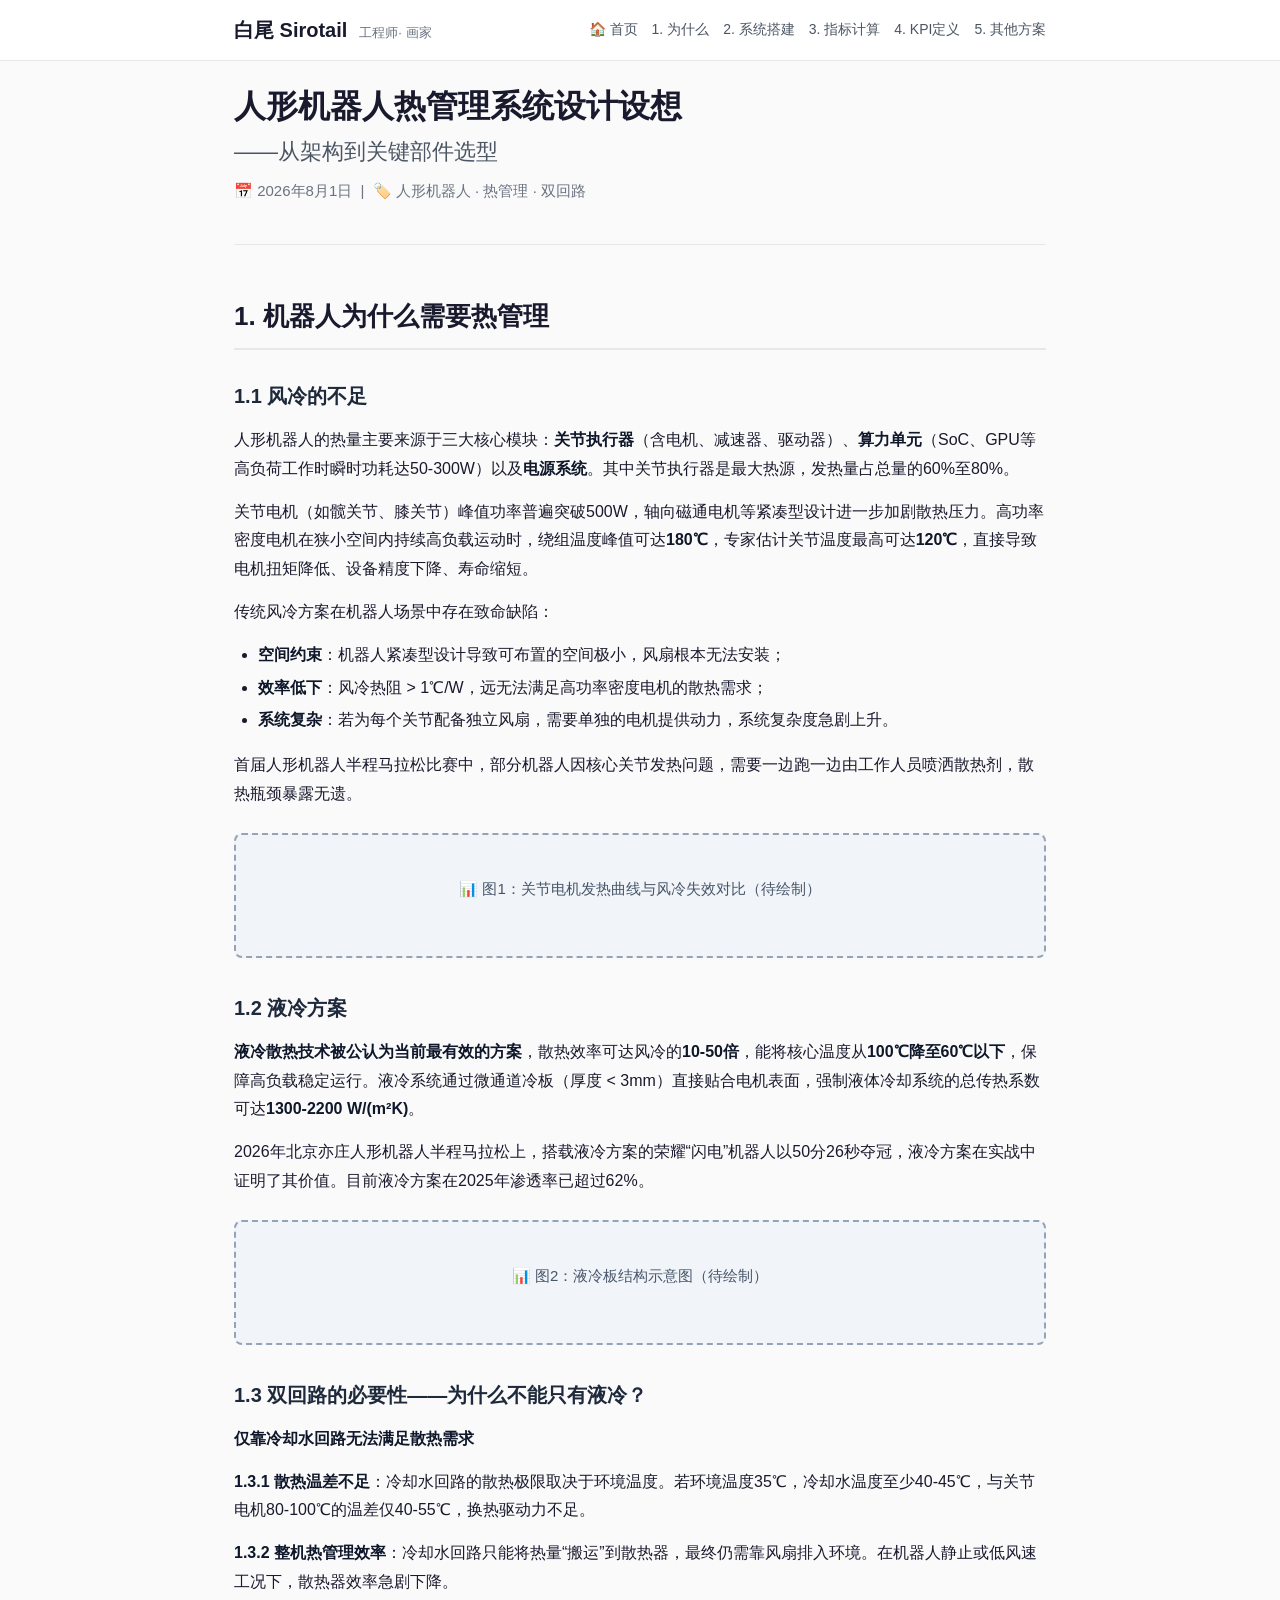
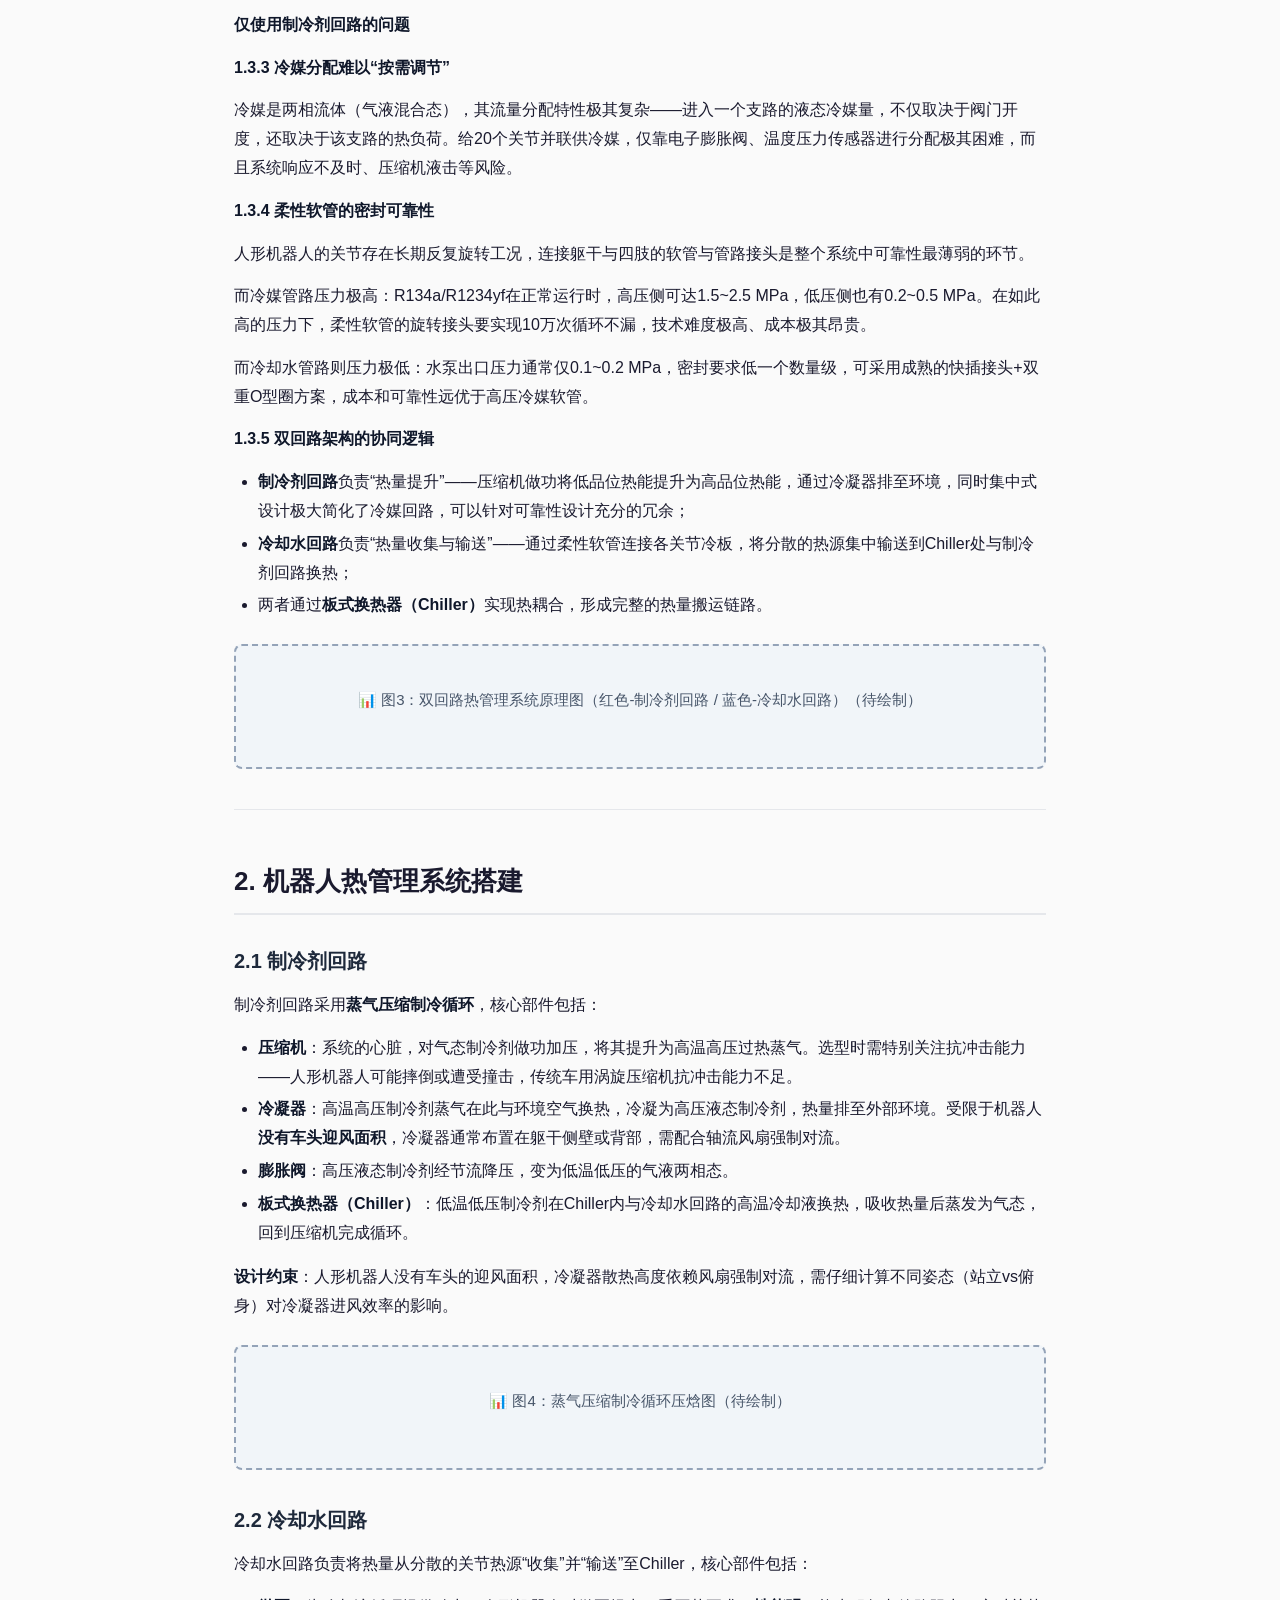
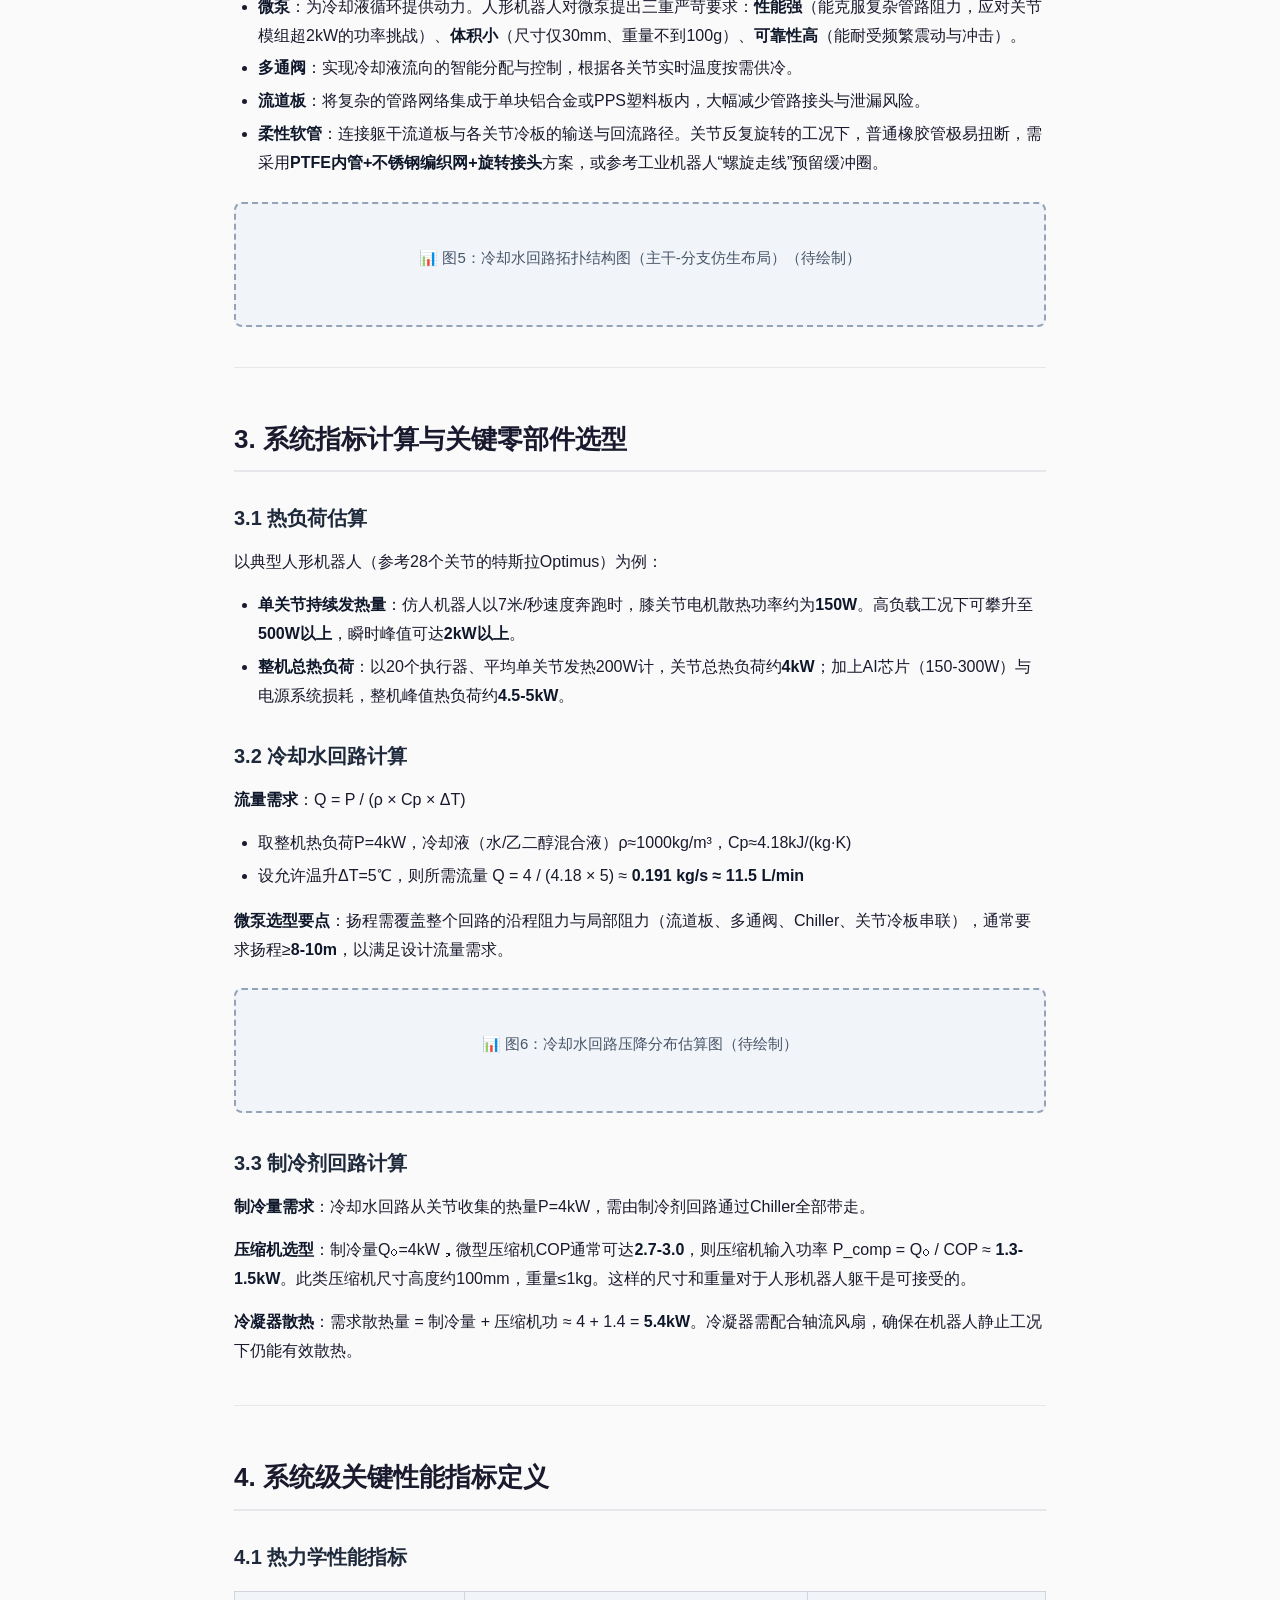
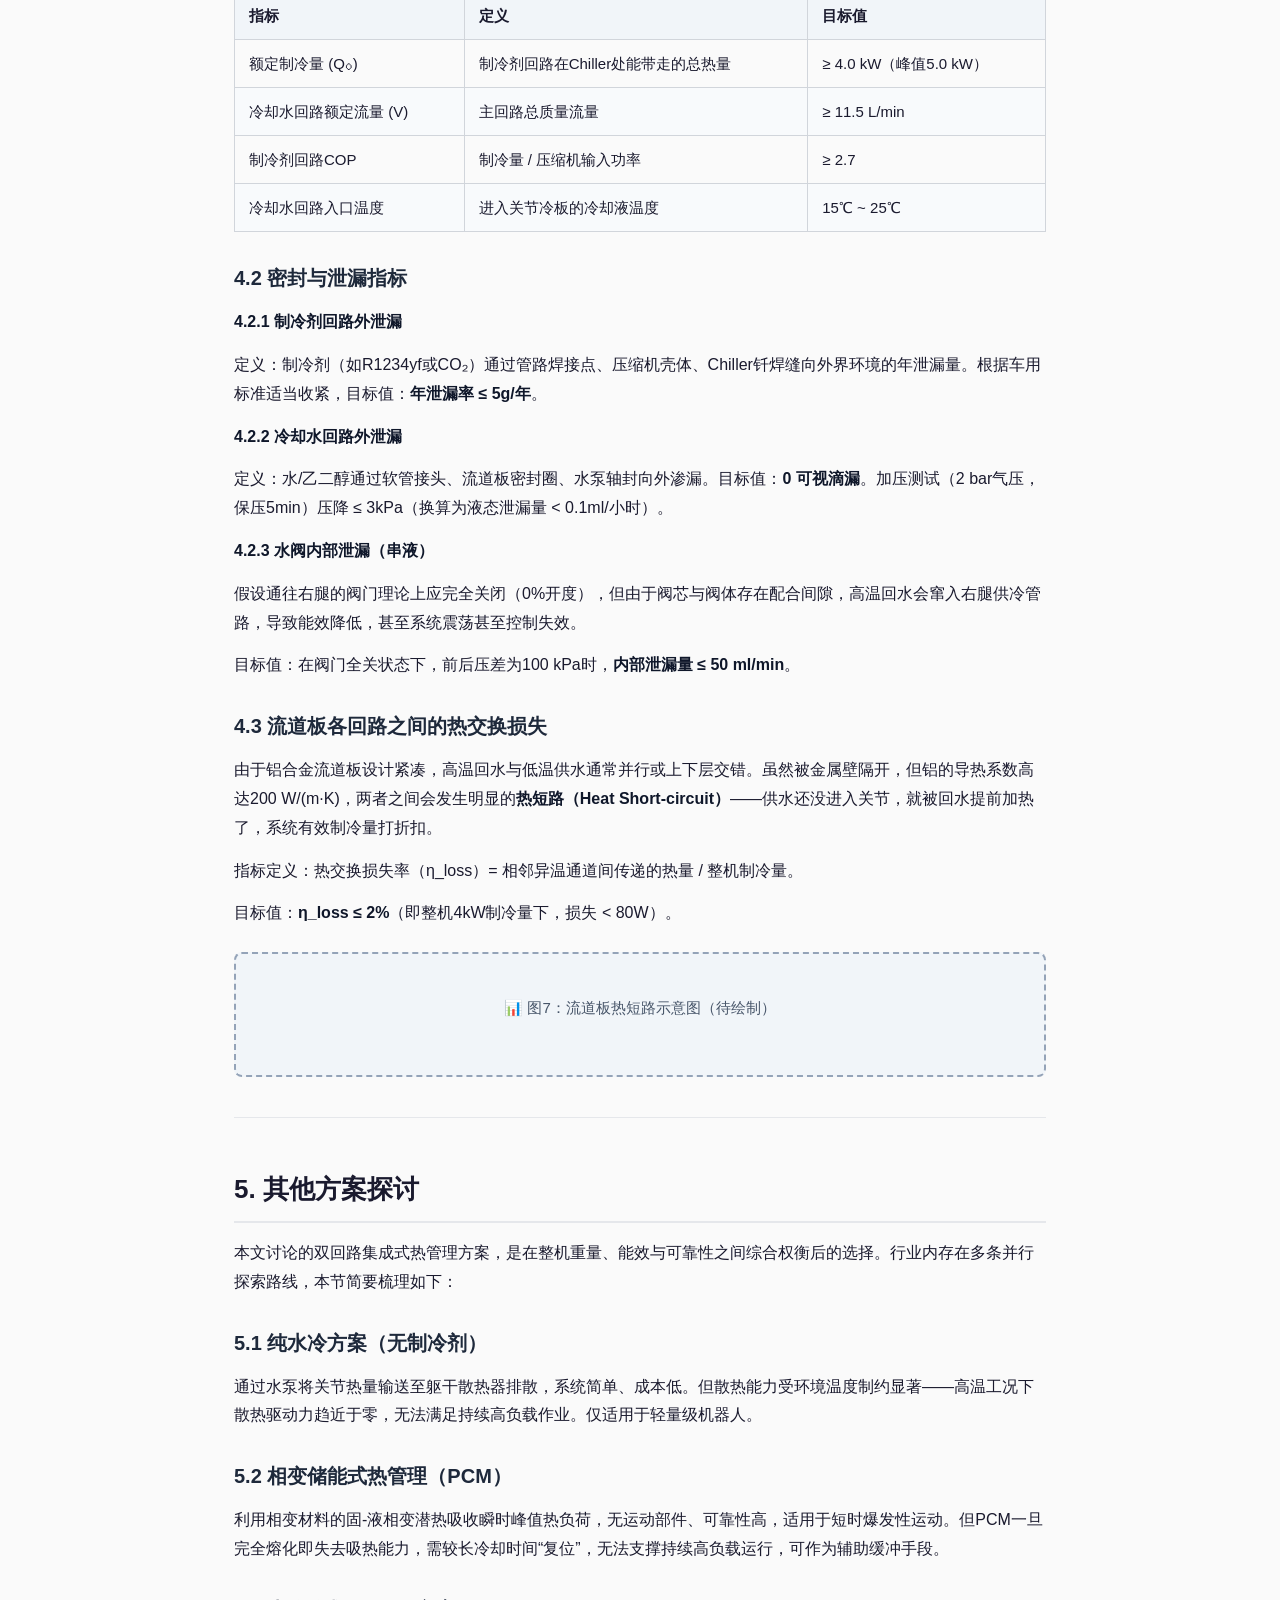
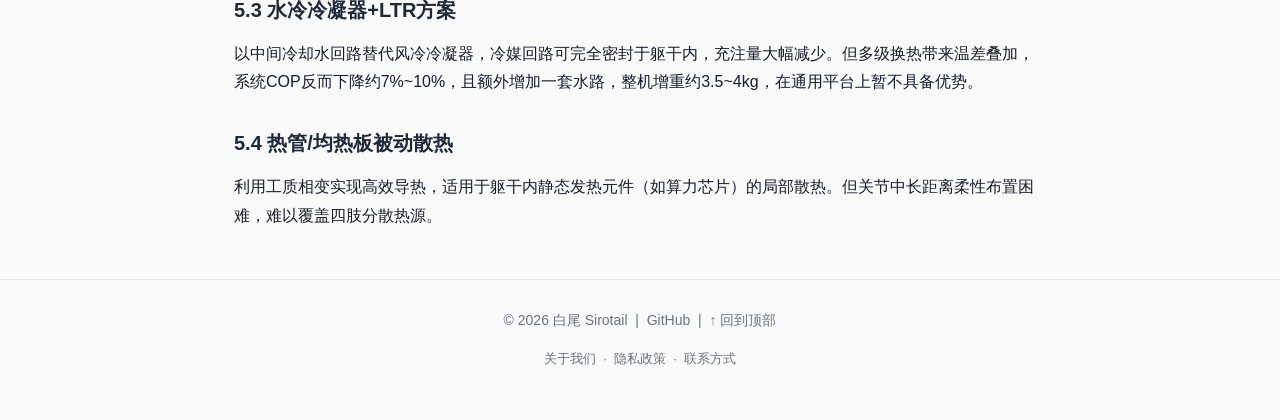
==== index.html @ cc410d13 "首次提交：人形机器人热管理系统设计文章" ====
<!DOCTYPE html>
<html lang="zh-CN">
<head>
    <meta charset="UTF-8" />
    <meta name="viewport" content="width=device-width, initial-scale=1.0" />
    <title>白尾 Sirotail | 人形机器人热管理系统设计设想</title>
    <meta name="description" content="人形机器人热管理系统设计设想——从架构到关键部件选型" />
    <link rel="stylesheet" href="css/style.css" />
</head>
<body>

    <!-- ==================== 顶部导航 ==================== -->
    <header>
        <div class="container header-inner">
            <div class="logo">
                <a href="/">白尾 Sirotail</a>
                <span class="logo-tag">工程师· 画家</span>
            </div>
            <nav>
                <a href="/" class="btn-home">🏠 首页</a>
                <a href="#section1">1. 为什么</a>
                <a href="#section2">2. 系统搭建</a>
                <a href="#section3">3. 指标计算</a>
                <a href="#section4">4. KPI定义</a>
                <a href="#section5">5. 其他方案</a>
            </nav>
        </div>
    </header>

    <!-- ==================== 主内容 ==================== -->
    <main class="container">

        <!-- 文章标题 -->
        <h1>人形机器人热管理系统设计设想<br /><small>——从架构到关键部件选型</small></h1>
        <p class="post-meta">📅 2026年8月1日 &nbsp;|&nbsp; 🏷️ 人形机器人 · 热管理 · 双回路</p>
        <hr />

        <!-- ===== 第1章 ===== -->
        <section id="section1">
            <h2>1. 机器人为什么需要热管理</h2>

            <h3>1.1 风冷的不足</h3>
            <p>人形机器人的热量主要来源于三大核心模块：<strong>关节执行器</strong>（含电机、减速器、驱动器）、<strong>算力单元</strong>（SoC、GPU等高负荷工作时瞬时功耗达50-300W）以及<strong>电源系统</strong>。其中关节执行器是最大热源，发热量占总量的60%至80%。</p>
            <p>关节电机（如髋关节、膝关节）峰值功率普遍突破500W，轴向磁通电机等紧凑型设计进一步加剧散热压力。高功率密度电机在狭小空间内持续高负载运动时，绕组温度峰值可达<strong>180℃</strong>，专家估计关节温度最高可达<strong>120℃</strong>，直接导致电机扭矩降低、设备精度下降、寿命缩短。</p>
            <p>传统风冷方案在机器人场景中存在致命缺陷：</p>
            <ul>
                <li><strong>空间约束</strong>：机器人紧凑型设计导致可布置的空间极小，风扇根本无法安装；</li>
                <li><strong>效率低下</strong>：风冷热阻 &gt; 1℃/W，远无法满足高功率密度电机的散热需求；</li>
                <li><strong>系统复杂</strong>：若为每个关节配备独立风扇，需要单独的电机提供动力，系统复杂度急剧上升。</li>
            </ul>
            <p>首届人形机器人半程马拉松比赛中，部分机器人因核心关节发热问题，需要一边跑一边由工作人员喷洒散热剂，散热瓶颈暴露无遗。</p>

            <!-- 图片占位 -->
            <div class="img-placeholder">
                <p>📊 图1：关节电机发热曲线与风冷失效对比（待绘制）</p>
            </div>

            <h3>1.2 液冷方案</h3>
            <p><strong>液冷散热技术被公认为当前最有效的方案</strong>，散热效率可达风冷的<strong>10-50倍</strong>，能将核心温度从<strong>100℃降至60℃以下</strong>，保障高负载稳定运行。液冷系统通过微通道冷板（厚度 &lt; 3mm）直接贴合电机表面，强制液体冷却系统的总传热系数可达<strong>1300-2200 W/(m²K)</strong>。</p>
            <p>2026年北京亦庄人形机器人半程马拉松上，搭载液冷方案的荣耀“闪电”机器人以50分26秒夺冠，液冷方案在实战中证明了其价值。目前液冷方案在2025年渗透率已超过62%。</p>

            <!-- 图片占位 -->
            <div class="img-placeholder">
                <p>📊 图2：液冷板结构示意图（待绘制）</p>
            </div>

            <h3>1.3 双回路的必要性——为什么不能只有液冷？</h3>
            <p><strong>仅靠冷却水回路无法满足散热需求</strong></p>
            <p><strong>1.3.1 散热温差不足</strong>：冷却水回路的散热极限取决于环境温度。若环境温度35℃，冷却水温度至少40-45℃，与关节电机80-100℃的温差仅40-55℃，换热驱动力不足。</p>
            <p><strong>1.3.2 整机热管理效率</strong>：冷却水回路只能将热量“搬运”到散热器，最终仍需靠风扇排入环境。在机器人静止或低风速工况下，散热器效率急剧下降。</p>

            <p><strong>仅使用制冷剂回路的问题</strong></p>
            <p><strong>1.3.3 冷媒分配难以“按需调节”</strong></p>
            <p>冷媒是两相流体（气液混合态），其流量分配特性极其复杂——进入一个支路的液态冷媒量，不仅取决于阀门开度，还取决于该支路的热负荷。给20个关节并联供冷媒，仅靠电子膨胀阀、温度压力传感器进行分配极其困难，而且系统响应不及时、压缩机液击等风险。</p>

            <p><strong>1.3.4 柔性软管的密封可靠性</strong></p>
            <p>人形机器人的关节存在长期反复旋转工况，连接躯干与四肢的软管与管路接头是整个系统中可靠性最薄弱的环节。</p>
            <p>而冷媒管路压力极高：R134a/R1234yf在正常运行时，高压侧可达1.5~2.5 MPa，低压侧也有0.2~0.5 MPa。在如此高的压力下，柔性软管的旋转接头要实现10万次循环不漏，技术难度极高、成本极其昂贵。</p>
            <p>而冷却水管路则压力极低：水泵出口压力通常仅0.1~0.2 MPa，密封要求低一个数量级，可采用成熟的快插接头+双重O型圈方案，成本和可靠性远优于高压冷媒软管。</p>

            <p><strong>1.3.5 双回路架构的协同逻辑</strong></p>
            <ul>
                <li><strong>制冷剂回路</strong>负责“热量提升”——压缩机做功将低品位热能提升为高品位热能，通过冷凝器排至环境，同时集中式设计极大简化了冷媒回路，可以针对可靠性设计充分的冗余；</li>
                <li><strong>冷却水回路</strong>负责“热量收集与输送”——通过柔性软管连接各关节冷板，将分散的热源集中输送到Chiller处与制冷剂回路换热；</li>
                <li>两者通过<strong>板式换热器（Chiller）</strong>实现热耦合，形成完整的热量搬运链路。</li>
            </ul>

            <!-- 图片占位 -->
            <div class="img-placeholder">
                <p>📊 图3：双回路热管理系统原理图（红色-制冷剂回路 / 蓝色-冷却水回路）（待绘制）</p>
            </div>
        </section>

        <hr />

        <!-- ===== 第2章 ===== -->
        <section id="section2">
            <h2>2. 机器人热管理系统搭建</h2>

            <h3>2.1 制冷剂回路</h3>
            <p>制冷剂回路采用<strong>蒸气压缩制冷循环</strong>，核心部件包括：</p>
            <ul>
                <li><strong>压缩机</strong>：系统的心脏，对气态制冷剂做功加压，将其提升为高温高压过热蒸气。选型时需特别关注抗冲击能力——人形机器人可能摔倒或遭受撞击，传统车用涡旋压缩机抗冲击能力不足。</li>
                <li><strong>冷凝器</strong>：高温高压制冷剂蒸气在此与环境空气换热，冷凝为高压液态制冷剂，热量排至外部环境。受限于机器人<strong>没有车头迎风面积</strong>，冷凝器通常布置在躯干侧壁或背部，需配合轴流风扇强制对流。</li>
                <li><strong>膨胀阀</strong>：高压液态制冷剂经节流降压，变为低温低压的气液两相态。</li>
                <li><strong>板式换热器（Chiller）</strong>：低温低压制冷剂在Chiller内与冷却水回路的高温冷却液换热，吸收热量后蒸发为气态，回到压缩机完成循环。</li>
            </ul>
            <p><strong>设计约束</strong>：人形机器人没有车头的迎风面积，冷凝器散热高度依赖风扇强制对流，需仔细计算不同姿态（站立vs俯身）对冷凝器进风效率的影响。</p>

            <!-- 图片占位 -->
            <div class="img-placeholder">
                <p>📊 图4：蒸气压缩制冷循环压焓图（待绘制）</p>
            </div>

            <h3>2.2 冷却水回路</h3>
            <p>冷却水回路负责将热量从分散的关节热源“收集”并“输送”至Chiller，核心部件包括：</p>
            <ul>
                <li><strong>微泵</strong>：为冷却液循环提供动力。人形机器人对微泵提出三重严苛要求：<strong>性能强</strong>（能克服复杂管路阻力，应对关节模组超2kW的功率挑战）、<strong>体积小</strong>（尺寸仅30mm、重量不到100g）、<strong>可靠性高</strong>（能耐受频繁震动与冲击）。</li>
                <li><strong>多通阀</strong>：实现冷却液流向的智能分配与控制，根据各关节实时温度按需供冷。</li>
                <li><strong>流道板</strong>：将复杂的管路网络集成于单块铝合金或PPS塑料板内，大幅减少管路接头与泄漏风险。</li>
                <li><strong>柔性软管</strong>：连接躯干流道板与各关节冷板的输送与回流路径。关节反复旋转的工况下，普通橡胶管极易扭断，需采用<strong>PTFE内管+不锈钢编织网+旋转接头</strong>方案，或参考工业机器人“螺旋走线”预留缓冲圈。</li>
            </ul>

            <!-- 图片占位 -->
            <div class="img-placeholder">
                <p>📊 图5：冷却水回路拓扑结构图（主干-分支仿生布局）（待绘制）</p>
            </div>
        </section>

        <hr />

        <!-- ===== 第3章 ===== -->
        <section id="section3">
            <h2>3. 系统指标计算与关键零部件选型</h2>

            <h3>3.1 热负荷估算</h3>
            <p>以典型人形机器人（参考28个关节的特斯拉Optimus）为例：</p>
            <ul>
                <li><strong>单关节持续发热量</strong>：仿人机器人以7米/秒速度奔跑时，膝关节电机散热功率约为<strong>150W</strong>。高负载工况下可攀升至<strong>500W以上</strong>，瞬时峰值可达<strong>2kW以上</strong>。</li>
                <li><strong>整机总热负荷</strong>：以20个执行器、平均单关节发热200W计，关节总热负荷约<strong>4kW</strong>；加上AI芯片（150-300W）与电源系统损耗，整机峰值热负荷约<strong>4.5-5kW</strong>。</li>
            </ul>

            <h3>3.2 冷却水回路计算</h3>
            <p><strong>流量需求</strong>：Q = P / (ρ × Cp × ΔT)</p>
            <ul>
                <li>取整机热负荷P=4kW，冷却液（水/乙二醇混合液）ρ≈1000kg/m³，Cp≈4.18kJ/(kg·K)</li>
                <li>设允许温升ΔT=5℃，则所需流量 Q = 4 / (4.18 × 5) ≈ <strong>0.191 kg/s ≈ 11.5 L/min</strong></li>
            </ul>
            <p><strong>微泵选型要点</strong>：扬程需覆盖整个回路的沿程阻力与局部阻力（流道板、多通阀、Chiller、关节冷板串联），通常要求扬程≥<strong>8-10m</strong>，以满足设计流量需求。</p>

            <!-- 图片占位 -->
            <div class="img-placeholder">
                <p>📊 图6：冷却水回路压降分布估算图（待绘制）</p>
            </div>

            <h3>3.3 制冷剂回路计算</h3>
            <p><strong>制冷量需求</strong>：冷却水回路从关节收集的热量P=4kW，需由制冷剂回路通过Chiller全部带走。</p>
            <p><strong>压缩机选型</strong>：制冷量Q₀=4kW，微型压缩机COP通常可达<strong>2.7-3.0</strong>，则压缩机输入功率 P_comp = Q₀ / COP ≈ <strong>1.3-1.5kW</strong>。此类压缩机尺寸高度约100mm，重量≤1kg。这样的尺寸和重量对于人形机器人躯干是可接受的。</p>
            <p><strong>冷凝器散热</strong>：需求散热量 = 制冷量 + 压缩机功 ≈ 4 + 1.4 = <strong>5.4kW</strong>。冷凝器需配合轴流风扇，确保在机器人静止工况下仍能有效散热。</p>
        </section>

        <hr />

        <!-- ===== 第4章 ===== -->
        <section id="section4">
            <h2>4. 系统级关键性能指标定义</h2>

            <h3>4.1 热力学性能指标</h3>
            <div class="table-wrap">
                <table>
                    <thead>
                        <tr><th>指标</th><th>定义</th><th>目标值</th></tr>
                    </thead>
                    <tbody>
                        <tr><td>额定制冷量 (Q₀)</td><td>制冷剂回路在Chiller处能带走的总热量</td><td>≥ 4.0 kW（峰值5.0 kW）</td></tr>
                        <tr><td>冷却水回路额定流量 (V)</td><td>主回路总质量流量</td><td>≥ 11.5 L/min</td></tr>
                        <tr><td>制冷剂回路COP</td><td>制冷量 / 压缩机输入功率</td><td>≥ 2.7</td></tr>
                        <tr><td>冷却水回路入口温度</td><td>进入关节冷板的冷却液温度</td><td>15℃ ~ 25℃</td></tr>
                    </tbody>
                </table>
            </div>

            <h3>4.2 密封与泄漏指标</h3>
            <p><strong>4.2.1 制冷剂回路外泄漏</strong></p>
            <p>定义：制冷剂（如R1234yf或CO₂）通过管路焊接点、压缩机壳体、Chiller钎焊缝向外界环境的年泄漏量。根据车用标准适当收紧，目标值：<strong>年泄漏率 ≤ 5g/年</strong>。</p>

            <p><strong>4.2.2 冷却水回路外泄漏</strong></p>
            <p>定义：水/乙二醇通过软管接头、流道板密封圈、水泵轴封向外渗漏。目标值：<strong>0 可视滴漏</strong>。加压测试（2 bar气压，保压5min）压降 ≤ 3kPa（换算为液态泄漏量 &lt; 0.1ml/小时）。</p>

            <p><strong>4.2.3 水阀内部泄漏（串液）</strong></p>
            <p>假设通往右腿的阀门理论上应完全关闭（0%开度），但由于阀芯与阀体存在配合间隙，高温回水会窜入右腿供冷管路，导致能效降低，甚至系统震荡甚至控制失效。</p>
            <p>目标值：在阀门全关状态下，前后压差为100 kPa时，<strong>内部泄漏量 ≤ 50 ml/min</strong>。</p>

            <h3>4.3 流道板各回路之间的热交换损失</h3>
            <p>由于铝合金流道板设计紧凑，高温回水与低温供水通常并行或上下层交错。虽然被金属壁隔开，但铝的导热系数高达200 W/(m·K)，两者之间会发生明显的<strong>热短路（Heat Short-circuit）</strong>——供水还没进入关节，就被回水提前加热了，系统有效制冷量打折扣。</p>
            <p>指标定义：热交换损失率（η_loss）= 相邻异温通道间传递的热量 / 整机制冷量。</p>
            <p>目标值：<strong>η_loss ≤ 2%</strong>（即整机4kW制冷量下，损失 &lt; 80W）。</p>

            <!-- 图片占位 -->
            <div class="img-placeholder">
                <p>📊 图7：流道板热短路示意图（待绘制）</p>
            </div>
        </section>

        <hr />

        <!-- ===== 第5章 ===== -->
        <section id="section5">
            <h2>5. 其他方案探讨</h2>
            <p>本文讨论的双回路集成式热管理方案，是在整机重量、能效与可靠性之间综合权衡后的选择。行业内存在多条并行探索路线，本节简要梳理如下：</p>

            <h3>5.1 纯水冷方案（无制冷剂）</h3>
            <p>通过水泵将关节热量输送至躯干散热器排散，系统简单、成本低。但散热能力受环境温度制约显著——高温工况下散热驱动力趋近于零，无法满足持续高负载作业。仅适用于轻量级机器人。</p>

            <h3>5.2 相变储能式热管理（PCM）</h3>
            <p>利用相变材料的固-液相变潜热吸收瞬时峰值热负荷，无运动部件、可靠性高，适用于短时爆发性运动。但PCM一旦完全熔化即失去吸热能力，需较长冷却时间“复位”，无法支撑持续高负载运行，可作为辅助缓冲手段。</p>

            <h3>5.3 水冷冷凝器+LTR方案</h3>
            <p>以中间冷却水回路替代风冷冷凝器，冷媒回路可完全密封于躯干内，充注量大幅减少。但多级换热带来温差叠加，系统COP反而下降约7%~10%，且额外增加一套水路，整机增重约3.5~4kg，在通用平台上暂不具备优势。</p>

            <h3>5.4 热管/均热板被动散热</h3>
            <p>利用工质相变实现高效导热，适用于躯干内静态发热元件（如算力芯片）的局部散热。但关节中长距离柔性布置困难，难以覆盖四肢分散热源。</p>
        </section>

    </main>

    <!-- ==================== 底部 ==================== -->
    <footer>
        <div class="container">
            <p>
                © 2026 白尾 Sirotail &nbsp;|&nbsp; 
                <a href="https://github.com/SirotailSS" target="_blank">GitHub</a> &nbsp;|&nbsp;
                <a href="#" onclick="window.scrollTo({top:0,behavior:'smooth'});return false;">↑ 回到顶部</a>
            </p>
            <p style="font-size:13px; margin-top:8px;">
                <a href="/about.html">关于我们</a> &nbsp;·&nbsp;
                <a href="/privacy.html">隐私政策</a> &nbsp;·&nbsp;
                <a href="/contact.html">联系方式</a>
            </p>
        </div>
    </footer>

    <!-- ==================== JavaScript ==================== -->
    <script src="js/main.js"></script>
</body>
</html>
---- css/style.css ----
/* ========================================
   全局重置 & 基础样式
   ======================================== */
* {
    margin: 0;
    padding: 0;
    box-sizing: border-box;
}

body {
    font-family: -apple-system, BlinkMacSystemFont, "Segoe UI", Roboto, "Helvetica Neue", Arial, sans-serif;
    line-height: 1.8;
    color: #1a1a2e;
    background-color: #fafafa;
    padding-top: 70px;   /* 给固定导航留空间 */
}

.container {
    max-width: 860px;
    margin: 0 auto;
    padding: 0 24px;
}

a {
    color: #2563eb;
    text-decoration: none;
}
a:hover {
    text-decoration: underline;
}

hr {
    border: none;
    border-top: 1px solid #e5e7eb;
    margin: 40px 0;
}

/* ========================================
   顶部导航（固定）
   ======================================== */
header {
    position: fixed;
    top: 0;
    left: 0;
    right: 0;
    z-index: 100;
    background: rgba(255, 255, 255, 0.92);
    backdrop-filter: blur(8px);
    border-bottom: 1px solid #e5e7eb;
    padding: 12px 0;
}

.header-inner {
    display: flex;
    justify-content: space-between;
    align-items: center;
    flex-wrap: wrap;
    gap: 8px 16px;
}

.logo {
    display: flex;
    align-items: baseline;
    gap: 12px;
}
.logo a {
    font-size: 20px;
    font-weight: 700;
    color: #1a1a2e;
}
.logo a:hover {
    text-decoration: none;
}
.logo-tag {
    font-size: 13px;
    color: #6b7280;
}

nav {
    display: flex;
    flex-wrap: wrap;
    gap: 6px 14px;
    font-size: 14px;
}
nav a {
    color: #4b5563;
    white-space: nowrap;
}
nav a:hover {
    color: #2563eb;
    text-decoration: none;
}

/* 小屏时导航换行 */
@media (max-width: 700px) {
    .header-inner {
        flex-direction: column;
        align-items: stretch;
    }
    nav {
        justify-content: center;
        font-size: 13px;
        gap: 4px 10px;
    }
    body {
        padding-top: 100px;
    }
}

/* ========================================
   文章标题 & 元数据
   ======================================== */
h1 {
    font-size: 32px;
    line-height: 1.3;
    margin: 16px 0 8px;
}
h1 small {
    font-size: 22px;
    font-weight: 400;
    color: #4b5563;
}

.post-meta {
    color: #6b7280;
    font-size: 15px;
    margin-bottom: 8px;
}

h2 {
    font-size: 26px;
    margin: 48px 0 16px;
    padding-bottom: 8px;
    border-bottom: 2px solid #e5e7eb;
}

h3 {
    font-size: 20px;
    margin: 28px 0 12px;
    color: #1e293b;
}

p {
    margin-bottom: 14px;
}

ul, ol {
    margin: 8px 0 16px 24px;
}
li {
    margin-bottom: 4px;
}

strong {
    color: #0f172a;
}

/* ========================================
   表格
   ======================================== */
.table-wrap {
    overflow-x: auto;
    margin: 16px 0 24px;
}

table {
    width: 100%;
    border-collapse: collapse;
    font-size: 15px;
}
th, td {
    border: 1px solid #d1d5db;
    padding: 10px 14px;
    text-align: left;
}
th {
    background-color: #f1f5f9;
    font-weight: 600;
}
tr:nth-child(even) {
    background-color: #f8fafc;
}

/* ========================================
   图片占位
   ======================================== */
.img-placeholder {
    background: #f1f5f9;
    border: 2px dashed #94a3b8;
    border-radius: 8px;
    padding: 40px 20px;
    margin: 24px 0 32px;
    text-align: center;
    color: #475569;
    font-size: 15px;
    transition: border-color 0.2s;
}
.img-placeholder:hover {
    border-color: #2563eb;
}

/* ========================================
   底部
   ======================================== */
footer {
    border-top: 1px solid #e5e7eb;
    padding: 28px 0 36px;
    margin-top: 48px;
    color: #6b7280;
    font-size: 14px;
    text-align: center;
}
footer a {
    color: #6b7280;
}
footer a:hover {
    color: #2563eb;
    text-decoration: none;
}
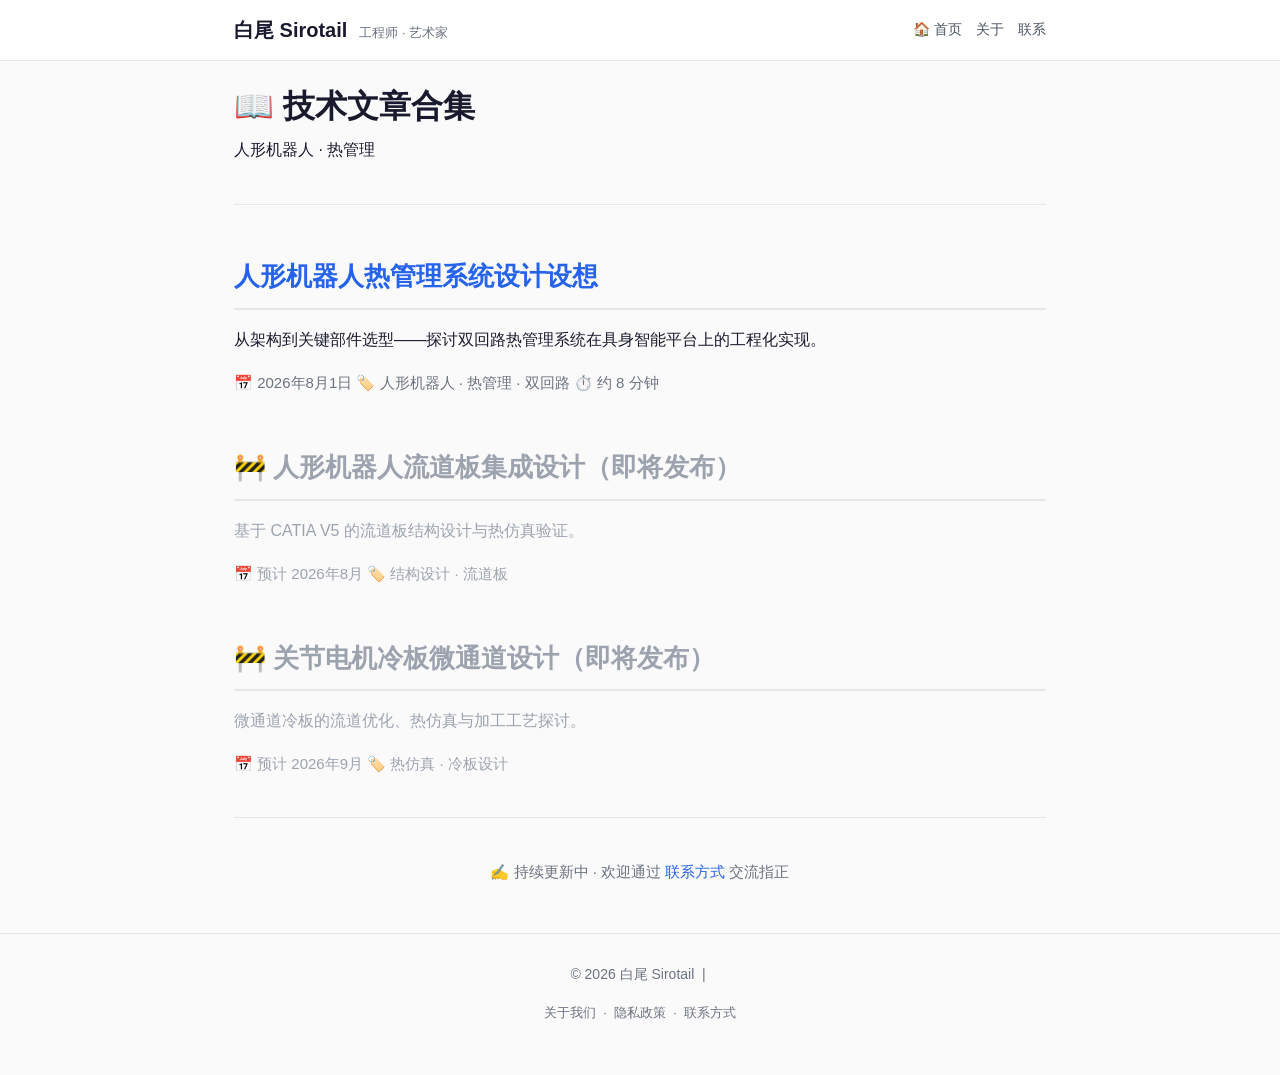
==== commit 7b046924: "新增：首页导航" ====
--- a/index.html
+++ b/index.html
@@ -3,8 +3,8 @@
 <head>
     <meta charset="UTF-8" />
     <meta name="viewport" content="width=device-width, initial-scale=1.0" />
-    <title>白尾 Sirotail | 人形机器人热管理系统设计设想</title>
-    <meta name="description" content="人形机器人热管理系统设计设想——从架构到关键部件选型" />
+    <title>白尾 Sirotail | 技术博客</title>
+    <meta name="description" content="白尾 Sirotail 的博客——机械工程、热管理、人形机器人、杂七杂八" />
     <link rel="stylesheet" href="css/style.css" />
 </head>
 <body>
@@ -14,15 +14,12 @@
         <div class="container header-inner">
             <div class="logo">
                 <a href="/">白尾 Sirotail</a>
-                <span class="logo-tag">工程师· 画家</span>
+                <span class="logo-tag">工程师 · 艺术家</span>
             </div>
             <nav>
                 <a href="/" class="btn-home">🏠 首页</a>
-                <a href="#section1">1. 为什么</a>
-                <a href="#section2">2. 系统搭建</a>
-                <a href="#section3">3. 指标计算</a>
-                <a href="#section4">4. KPI定义</a>
-                <a href="#section5">5. 其他方案</a>
+                <a href="/about.html">关于</a>
+                <a href="/contact.html">联系</a>
             </nav>
         </div>
     </header>
@@ -30,208 +27,71 @@
     <!-- ==================== 主内容 ==================== -->
     <main class="container">
 
-        <!-- 文章标题 -->
-        <h1>人形机器人热管理系统设计设想<br /><small>——从架构到关键部件选型</small></h1>
-        <p class="post-meta">📅 2026年8月1日 &nbsp;|&nbsp; 🏷️ 人形机器人 · 热管理 · 双回路</p>
+        <!-- 博客标题 -->
+        <h1>📖 技术文章合集</h1>
+        <p class="subtitle">人形机器人 · 热管理</p>
         <hr />
 
-        <!-- ===== 第1章 ===== -->
-        <section id="section1">
-            <h2>1. 机器人为什么需要热管理</h2>
+        <!-- ===== 文章列表 ===== -->
+        <div class="post-list">
 
-            <h3>1.1 风冷的不足</h3>
-            <p>人形机器人的热量主要来源于三大核心模块：<strong>关节执行器</strong>（含电机、减速器、驱动器）、<strong>算力单元</strong>（SoC、GPU等高负荷工作时瞬时功耗达50-300W）以及<strong>电源系统</strong>。其中关节执行器是最大热源，发热量占总量的60%至80%。</p>
-            <p>关节电机（如髋关节、膝关节）峰值功率普遍突破500W，轴向磁通电机等紧凑型设计进一步加剧散热压力。高功率密度电机在狭小空间内持续高负载运动时，绕组温度峰值可达<strong>180℃</strong>，专家估计关节温度最高可达<strong>120℃</strong>，直接导致电机扭矩降低、设备精度下降、寿命缩短。</p>
-            <p>传统风冷方案在机器人场景中存在致命缺陷：</p>
-            <ul>
-                <li><strong>空间约束</strong>：机器人紧凑型设计导致可布置的空间极小，风扇根本无法安装；</li>
-                <li><strong>效率低下</strong>：风冷热阻 &gt; 1℃/W，远无法满足高功率密度电机的散热需求；</li>
-                <li><strong>系统复杂</strong>：若为每个关节配备独立风扇，需要单独的电机提供动力，系统复杂度急剧上升。</li>
-            </ul>
-            <p>首届人形机器人半程马拉松比赛中，部分机器人因核心关节发热问题，需要一边跑一边由工作人员喷洒散热剂，散热瓶颈暴露无遗。</p>
+            <!-- 文章 1 -->
+            <article class="post-item">
+                <h2 class="post-title">
+                    <a href="/posts/thermal-management.html">人形机器人热管理系统设计设想</a>
+                </h2>
+                <p class="post-excerpt">
+                    从架构到关键部件选型——探讨双回路热管理系统在具身智能平台上的工程化实现。
+                </p>
+                <div class="post-meta">
+                    <span>📅 2026年8月1日</span>
+                    <span>🏷️ 人形机器人 · 热管理 · 双回路</span>
+                    <span>⏱️ 约 8 分钟</span>
+                </div>
+            </article>
 
-            <!-- 图片占位 -->
-            <div class="img-placeholder">
-                <p>📊 图1：关节电机发热曲线与风冷失效对比（待绘制）</p>
-            </div>
+            <!-- 文章 2（占位） -->
+            <article class="post-item">
+                <h2 class="post-title">
+                    <a href="/posts/future-article-1.html" style="color:#9ca3af; pointer-events:none;">🚧 人形机器人流道板集成设计（即将发布）</a>
+                </h2>
+                <p class="post-excerpt" style="color:#9ca3af;">
+                    基于 CATIA V5 的流道板结构设计与热仿真验证。
+                </p>
+                <div class="post-meta" style="color:#9ca3af;">
+                    <span>📅 预计 2026年8月</span>
+                    <span>🏷️ 结构设计 · 流道板</span>
+                </div>
+            </article>
 
-            <h3>1.2 液冷方案</h3>
-            <p><strong>液冷散热技术被公认为当前最有效的方案</strong>，散热效率可达风冷的<strong>10-50倍</strong>，能将核心温度从<strong>100℃降至60℃以下</strong>，保障高负载稳定运行。液冷系统通过微通道冷板（厚度 &lt; 3mm）直接贴合电机表面，强制液体冷却系统的总传热系数可达<strong>1300-2200 W/(m²K)</strong>。</p>
-            <p>2026年北京亦庄人形机器人半程马拉松上，搭载液冷方案的荣耀“闪电”机器人以50分26秒夺冠，液冷方案在实战中证明了其价值。目前液冷方案在2025年渗透率已超过62%。</p>
+            <!-- 文章 3（占位） -->
+            <article class="post-item">
+                <h2 class="post-title">
+                    <a href="/posts/future-article-2.html" style="color:#9ca3af; pointer-events:none;">🚧 关节电机冷板微通道设计（即将发布）</a>
+                </h2>
+                <p class="post-excerpt" style="color:#9ca3af;">
+                    微通道冷板的流道优化、热仿真与加工工艺探讨。
+                </p>
+                <div class="post-meta" style="color:#9ca3af;">
+                    <span>📅 预计 2026年9月</span>
+                    <span>🏷️ 热仿真 · 冷板设计</span>
+                </div>
+            </article>
 
-            <!-- 图片占位 -->
-            <div class="img-placeholder">
-                <p>📊 图2：液冷板结构示意图（待绘制）</p>
-            </div>
-
-            <h3>1.3 双回路的必要性——为什么不能只有液冷？</h3>
-            <p><strong>仅靠冷却水回路无法满足散热需求</strong></p>
-            <p><strong>1.3.1 散热温差不足</strong>：冷却水回路的散热极限取决于环境温度。若环境温度35℃，冷却水温度至少40-45℃，与关节电机80-100℃的温差仅40-55℃，换热驱动力不足。</p>
-            <p><strong>1.3.2 整机热管理效率</strong>：冷却水回路只能将热量“搬运”到散热器，最终仍需靠风扇排入环境。在机器人静止或低风速工况下，散热器效率急剧下降。</p>
-
-            <p><strong>仅使用制冷剂回路的问题</strong></p>
-            <p><strong>1.3.3 冷媒分配难以“按需调节”</strong></p>
-            <p>冷媒是两相流体（气液混合态），其流量分配特性极其复杂——进入一个支路的液态冷媒量，不仅取决于阀门开度，还取决于该支路的热负荷。给20个关节并联供冷媒，仅靠电子膨胀阀、温度压力传感器进行分配极其困难，而且系统响应不及时、压缩机液击等风险。</p>
-
-            <p><strong>1.3.4 柔性软管的密封可靠性</strong></p>
-            <p>人形机器人的关节存在长期反复旋转工况，连接躯干与四肢的软管与管路接头是整个系统中可靠性最薄弱的环节。</p>
-            <p>而冷媒管路压力极高：R134a/R1234yf在正常运行时，高压侧可达1.5~2.5 MPa，低压侧也有0.2~0.5 MPa。在如此高的压力下，柔性软管的旋转接头要实现10万次循环不漏，技术难度极高、成本极其昂贵。</p>
-            <p>而冷却水管路则压力极低：水泵出口压力通常仅0.1~0.2 MPa，密封要求低一个数量级，可采用成熟的快插接头+双重O型圈方案，成本和可靠性远优于高压冷媒软管。</p>
-
-            <p><strong>1.3.5 双回路架构的协同逻辑</strong></p>
-            <ul>
-                <li><strong>制冷剂回路</strong>负责“热量提升”——压缩机做功将低品位热能提升为高品位热能，通过冷凝器排至环境，同时集中式设计极大简化了冷媒回路，可以针对可靠性设计充分的冗余；</li>
-                <li><strong>冷却水回路</strong>负责“热量收集与输送”——通过柔性软管连接各关节冷板，将分散的热源集中输送到Chiller处与制冷剂回路换热；</li>
-                <li>两者通过<strong>板式换热器（Chiller）</strong>实现热耦合，形成完整的热量搬运链路。</li>
-            </ul>
-
-            <!-- 图片占位 -->
-            <div class="img-placeholder">
-                <p>📊 图3：双回路热管理系统原理图（红色-制冷剂回路 / 蓝色-冷却水回路）（待绘制）</p>
-            </div>
-        </section>
+        </div>
 
         <hr />
 
-        <!-- ===== 第2章 ===== -->
-        <section id="section2">
-            <h2>2. 机器人热管理系统搭建</h2>
-
-            <h3>2.1 制冷剂回路</h3>
-            <p>制冷剂回路采用<strong>蒸气压缩制冷循环</strong>，核心部件包括：</p>
-            <ul>
-                <li><strong>压缩机</strong>：系统的心脏，对气态制冷剂做功加压，将其提升为高温高压过热蒸气。选型时需特别关注抗冲击能力——人形机器人可能摔倒或遭受撞击，传统车用涡旋压缩机抗冲击能力不足。</li>
-                <li><strong>冷凝器</strong>：高温高压制冷剂蒸气在此与环境空气换热，冷凝为高压液态制冷剂，热量排至外部环境。受限于机器人<strong>没有车头迎风面积</strong>，冷凝器通常布置在躯干侧壁或背部，需配合轴流风扇强制对流。</li>
-                <li><strong>膨胀阀</strong>：高压液态制冷剂经节流降压，变为低温低压的气液两相态。</li>
-                <li><strong>板式换热器（Chiller）</strong>：低温低压制冷剂在Chiller内与冷却水回路的高温冷却液换热，吸收热量后蒸发为气态，回到压缩机完成循环。</li>
-            </ul>
-            <p><strong>设计约束</strong>：人形机器人没有车头的迎风面积，冷凝器散热高度依赖风扇强制对流，需仔细计算不同姿态（站立vs俯身）对冷凝器进风效率的影响。</p>
-
-            <!-- 图片占位 -->
-            <div class="img-placeholder">
-                <p>📊 图4：蒸气压缩制冷循环压焓图（待绘制）</p>
-            </div>
-
-            <h3>2.2 冷却水回路</h3>
-            <p>冷却水回路负责将热量从分散的关节热源“收集”并“输送”至Chiller，核心部件包括：</p>
-            <ul>
-                <li><strong>微泵</strong>：为冷却液循环提供动力。人形机器人对微泵提出三重严苛要求：<strong>性能强</strong>（能克服复杂管路阻力，应对关节模组超2kW的功率挑战）、<strong>体积小</strong>（尺寸仅30mm、重量不到100g）、<strong>可靠性高</strong>（能耐受频繁震动与冲击）。</li>
-                <li><strong>多通阀</strong>：实现冷却液流向的智能分配与控制，根据各关节实时温度按需供冷。</li>
-                <li><strong>流道板</strong>：将复杂的管路网络集成于单块铝合金或PPS塑料板内，大幅减少管路接头与泄漏风险。</li>
-                <li><strong>柔性软管</strong>：连接躯干流道板与各关节冷板的输送与回流路径。关节反复旋转的工况下，普通橡胶管极易扭断，需采用<strong>PTFE内管+不锈钢编织网+旋转接头</strong>方案，或参考工业机器人“螺旋走线”预留缓冲圈。</li>
-            </ul>
-
-            <!-- 图片占位 -->
-            <div class="img-placeholder">
-                <p>📊 图5：冷却水回路拓扑结构图（主干-分支仿生布局）（待绘制）</p>
-            </div>
-        </section>
-
-        <hr />
-
-        <!-- ===== 第3章 ===== -->
-        <section id="section3">
-            <h2>3. 系统指标计算与关键零部件选型</h2>
-
-            <h3>3.1 热负荷估算</h3>
-            <p>以典型人形机器人（参考28个关节的特斯拉Optimus）为例：</p>
-            <ul>
-                <li><strong>单关节持续发热量</strong>：仿人机器人以7米/秒速度奔跑时，膝关节电机散热功率约为<strong>150W</strong>。高负载工况下可攀升至<strong>500W以上</strong>，瞬时峰值可达<strong>2kW以上</strong>。</li>
-                <li><strong>整机总热负荷</strong>：以20个执行器、平均单关节发热200W计，关节总热负荷约<strong>4kW</strong>；加上AI芯片（150-300W）与电源系统损耗，整机峰值热负荷约<strong>4.5-5kW</strong>。</li>
-            </ul>
-
-            <h3>3.2 冷却水回路计算</h3>
-            <p><strong>流量需求</strong>：Q = P / (ρ × Cp × ΔT)</p>
-            <ul>
-                <li>取整机热负荷P=4kW，冷却液（水/乙二醇混合液）ρ≈1000kg/m³，Cp≈4.18kJ/(kg·K)</li>
-                <li>设允许温升ΔT=5℃，则所需流量 Q = 4 / (4.18 × 5) ≈ <strong>0.191 kg/s ≈ 11.5 L/min</strong></li>
-            </ul>
-            <p><strong>微泵选型要点</strong>：扬程需覆盖整个回路的沿程阻力与局部阻力（流道板、多通阀、Chiller、关节冷板串联），通常要求扬程≥<strong>8-10m</strong>，以满足设计流量需求。</p>
-
-            <!-- 图片占位 -->
-            <div class="img-placeholder">
-                <p>📊 图6：冷却水回路压降分布估算图（待绘制）</p>
-            </div>
-
-            <h3>3.3 制冷剂回路计算</h3>
-            <p><strong>制冷量需求</strong>：冷却水回路从关节收集的热量P=4kW，需由制冷剂回路通过Chiller全部带走。</p>
-            <p><strong>压缩机选型</strong>：制冷量Q₀=4kW，微型压缩机COP通常可达<strong>2.7-3.0</strong>，则压缩机输入功率 P_comp = Q₀ / COP ≈ <strong>1.3-1.5kW</strong>。此类压缩机尺寸高度约100mm，重量≤1kg。这样的尺寸和重量对于人形机器人躯干是可接受的。</p>
-            <p><strong>冷凝器散热</strong>：需求散热量 = 制冷量 + 压缩机功 ≈ 4 + 1.4 = <strong>5.4kW</strong>。冷凝器需配合轴流风扇，确保在机器人静止工况下仍能有效散热。</p>
-        </section>
-
-        <hr />
-
-        <!-- ===== 第4章 ===== -->
-        <section id="section4">
-            <h2>4. 系统级关键性能指标定义</h2>
-
-            <h3>4.1 热力学性能指标</h3>
-            <div class="table-wrap">
-                <table>
-                    <thead>
-                        <tr><th>指标</th><th>定义</th><th>目标值</th></tr>
-                    </thead>
-                    <tbody>
-                        <tr><td>额定制冷量 (Q₀)</td><td>制冷剂回路在Chiller处能带走的总热量</td><td>≥ 4.0 kW（峰值5.0 kW）</td></tr>
-                        <tr><td>冷却水回路额定流量 (V)</td><td>主回路总质量流量</td><td>≥ 11.5 L/min</td></tr>
-                        <tr><td>制冷剂回路COP</td><td>制冷量 / 压缩机输入功率</td><td>≥ 2.7</td></tr>
-                        <tr><td>冷却水回路入口温度</td><td>进入关节冷板的冷却液温度</td><td>15℃ ~ 25℃</td></tr>
-                    </tbody>
-                </table>
-            </div>
-
-            <h3>4.2 密封与泄漏指标</h3>
-            <p><strong>4.2.1 制冷剂回路外泄漏</strong></p>
-            <p>定义：制冷剂（如R1234yf或CO₂）通过管路焊接点、压缩机壳体、Chiller钎焊缝向外界环境的年泄漏量。根据车用标准适当收紧，目标值：<strong>年泄漏率 ≤ 5g/年</strong>。</p>
-
-            <p><strong>4.2.2 冷却水回路外泄漏</strong></p>
-            <p>定义：水/乙二醇通过软管接头、流道板密封圈、水泵轴封向外渗漏。目标值：<strong>0 可视滴漏</strong>。加压测试（2 bar气压，保压5min）压降 ≤ 3kPa（换算为液态泄漏量 &lt; 0.1ml/小时）。</p>
-
-            <p><strong>4.2.3 水阀内部泄漏（串液）</strong></p>
-            <p>假设通往右腿的阀门理论上应完全关闭（0%开度），但由于阀芯与阀体存在配合间隙，高温回水会窜入右腿供冷管路，导致能效降低，甚至系统震荡甚至控制失效。</p>
-            <p>目标值：在阀门全关状态下，前后压差为100 kPa时，<strong>内部泄漏量 ≤ 50 ml/min</strong>。</p>
-
-            <h3>4.3 流道板各回路之间的热交换损失</h3>
-            <p>由于铝合金流道板设计紧凑，高温回水与低温供水通常并行或上下层交错。虽然被金属壁隔开，但铝的导热系数高达200 W/(m·K)，两者之间会发生明显的<strong>热短路（Heat Short-circuit）</strong>——供水还没进入关节，就被回水提前加热了，系统有效制冷量打折扣。</p>
-            <p>指标定义：热交换损失率（η_loss）= 相邻异温通道间传递的热量 / 整机制冷量。</p>
-            <p>目标值：<strong>η_loss ≤ 2%</strong>（即整机4kW制冷量下，损失 &lt; 80W）。</p>
-
-            <!-- 图片占位 -->
-            <div class="img-placeholder">
-                <p>📊 图7：流道板热短路示意图（待绘制）</p>
-            </div>
-        </section>
-
-        <hr />
-
-        <!-- ===== 第5章 ===== -->
-        <section id="section5">
-            <h2>5. 其他方案探讨</h2>
-            <p>本文讨论的双回路集成式热管理方案，是在整机重量、能效与可靠性之间综合权衡后的选择。行业内存在多条并行探索路线，本节简要梳理如下：</p>
-
-            <h3>5.1 纯水冷方案（无制冷剂）</h3>
-            <p>通过水泵将关节热量输送至躯干散热器排散，系统简单、成本低。但散热能力受环境温度制约显著——高温工况下散热驱动力趋近于零，无法满足持续高负载作业。仅适用于轻量级机器人。</p>
-
-            <h3>5.2 相变储能式热管理（PCM）</h3>
-            <p>利用相变材料的固-液相变潜热吸收瞬时峰值热负荷，无运动部件、可靠性高，适用于短时爆发性运动。但PCM一旦完全熔化即失去吸热能力，需较长冷却时间“复位”，无法支撑持续高负载运行，可作为辅助缓冲手段。</p>
-
-            <h3>5.3 水冷冷凝器+LTR方案</h3>
-            <p>以中间冷却水回路替代风冷冷凝器，冷媒回路可完全密封于躯干内，充注量大幅减少。但多级换热带来温差叠加，系统COP反而下降约7%~10%，且额外增加一套水路，整机增重约3.5~4kg，在通用平台上暂不具备优势。</p>
-
-            <h3>5.4 热管/均热板被动散热</h3>
-            <p>利用工质相变实现高效导热，适用于躯干内静态发热元件（如算力芯片）的局部散热。但关节中长距离柔性布置困难，难以覆盖四肢分散热源。</p>
-        </section>
+        <p style="text-align:center; color:#6b7280; font-size:15px;">
+            ✍️ 持续更新中 · 欢迎通过 <a href="/contact.html">联系方式</a> 交流指正
+        </p>
 
     </main>
 
     <!-- ==================== 底部 ==================== -->
     <footer>
         <div class="container">
-            <p>
-                © 2026 白尾 Sirotail &nbsp;|&nbsp; 
-                <a href="https://github.com/SirotailSS" target="_blank">GitHub</a> &nbsp;|&nbsp;
-                <a href="#" onclick="window.scrollTo({top:0,behavior:'smooth'});return false;">↑ 回到顶部</a>
-            </p>
+            <p>© 2026 白尾 Sirotail &nbsp;|&nbsp; 
             <p style="font-size:13px; margin-top:8px;">
                 <a href="/about.html">关于我们</a> &nbsp;·&nbsp;
                 <a href="/privacy.html">隐私政策</a> &nbsp;·&nbsp;
@@ -240,7 +100,6 @@
         </div>
     </footer>
 
-    <!-- ==================== JavaScript ==================== -->
     <script src="js/main.js"></script>
 </body>
 </html>
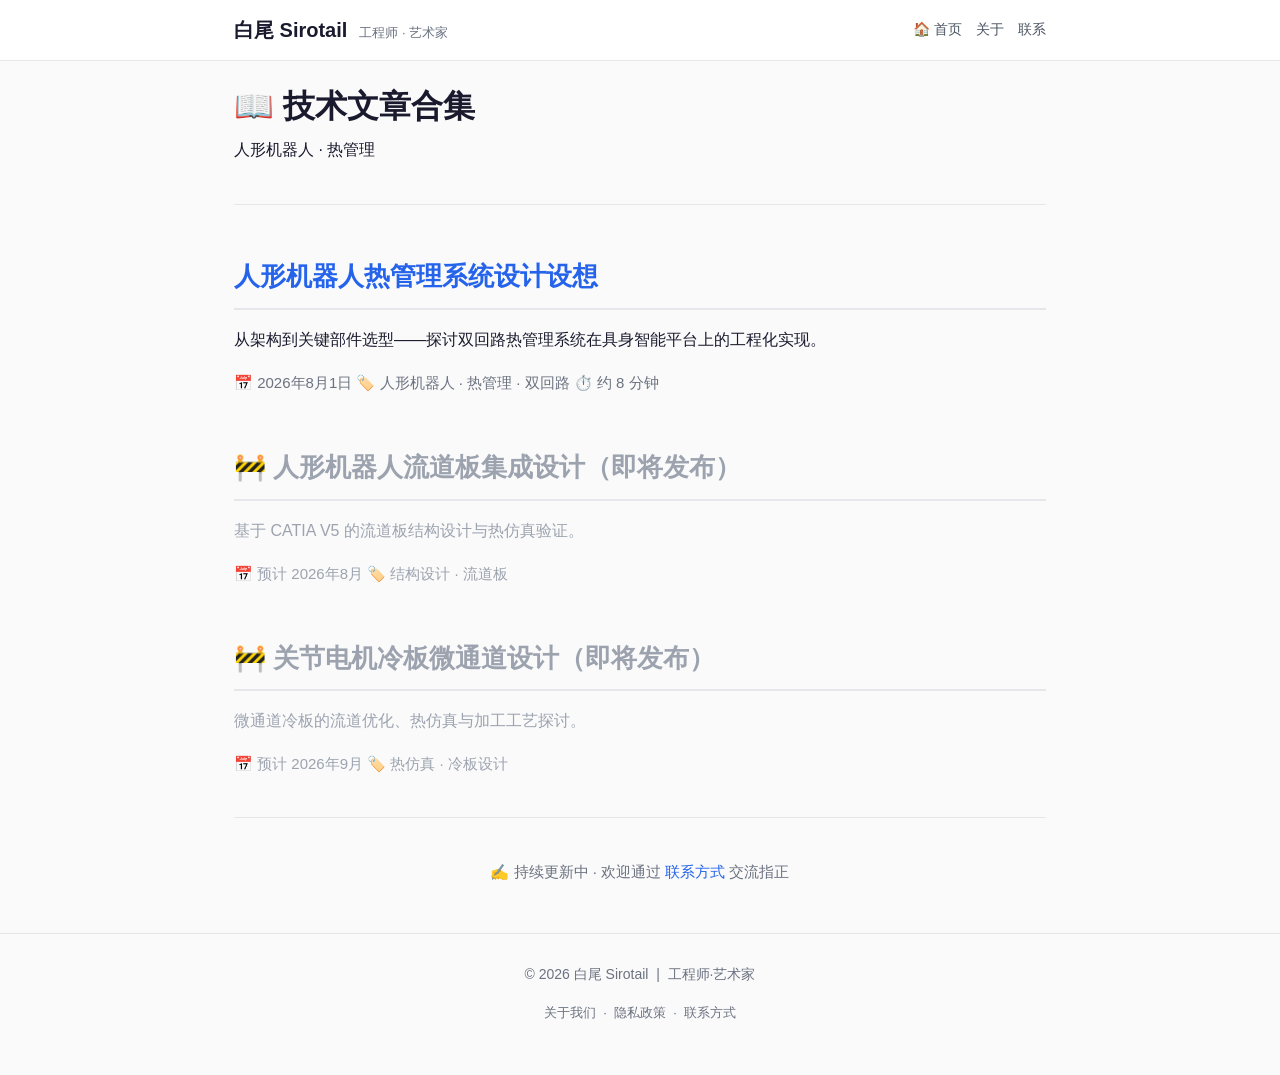
==== commit 3fde45bd: "新增：首页导航" ====
--- a/index.html
+++ b/index.html
@@ -91,7 +91,7 @@
     <!-- ==================== 底部 ==================== -->
     <footer>
         <div class="container">
-            <p>© 2026 白尾 Sirotail &nbsp;|&nbsp; 
+            <p>© 2026 白尾 Sirotail &nbsp;|&nbsp; 工程师·艺术家</p>
             <p style="font-size:13px; margin-top:8px;">
                 <a href="/about.html">关于我们</a> &nbsp;·&nbsp;
                 <a href="/privacy.html">隐私政策</a> &nbsp;·&nbsp;
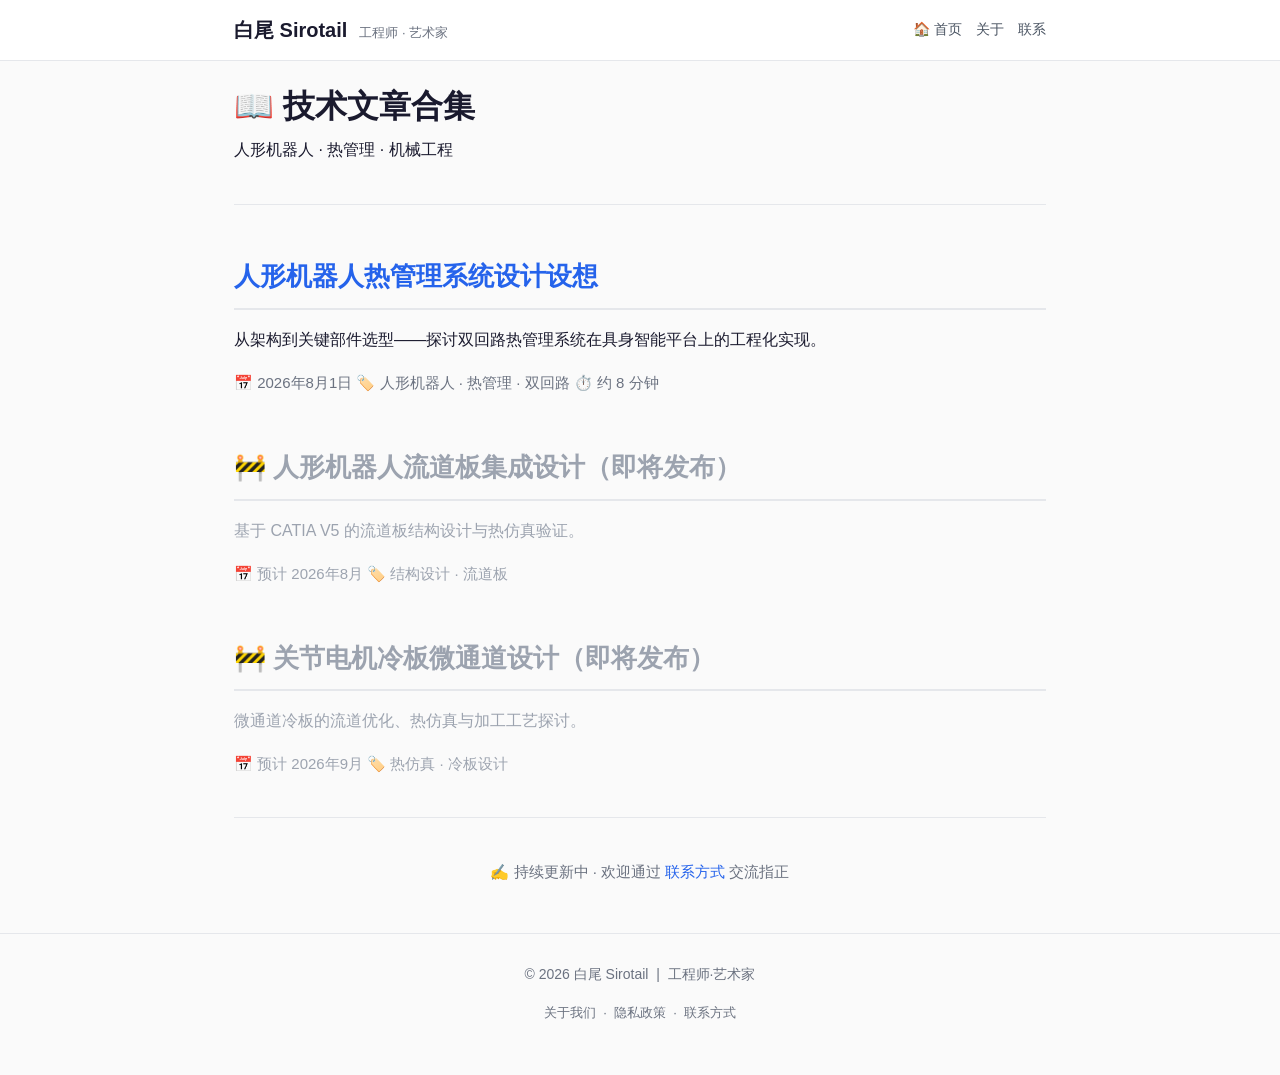
==== commit 538540bb: "微调了一些文字" ====
--- a/index.html
+++ b/index.html
@@ -29,7 +29,7 @@
 
         <!-- 博客标题 -->
         <h1>📖 技术文章合集</h1>
-        <p class="subtitle">人形机器人 · 热管理</p>
+        <p class="subtitle">人形机器人 · 热管理 · 机械工程</p>
         <hr />
 
         <!-- ===== 文章列表 ===== -->
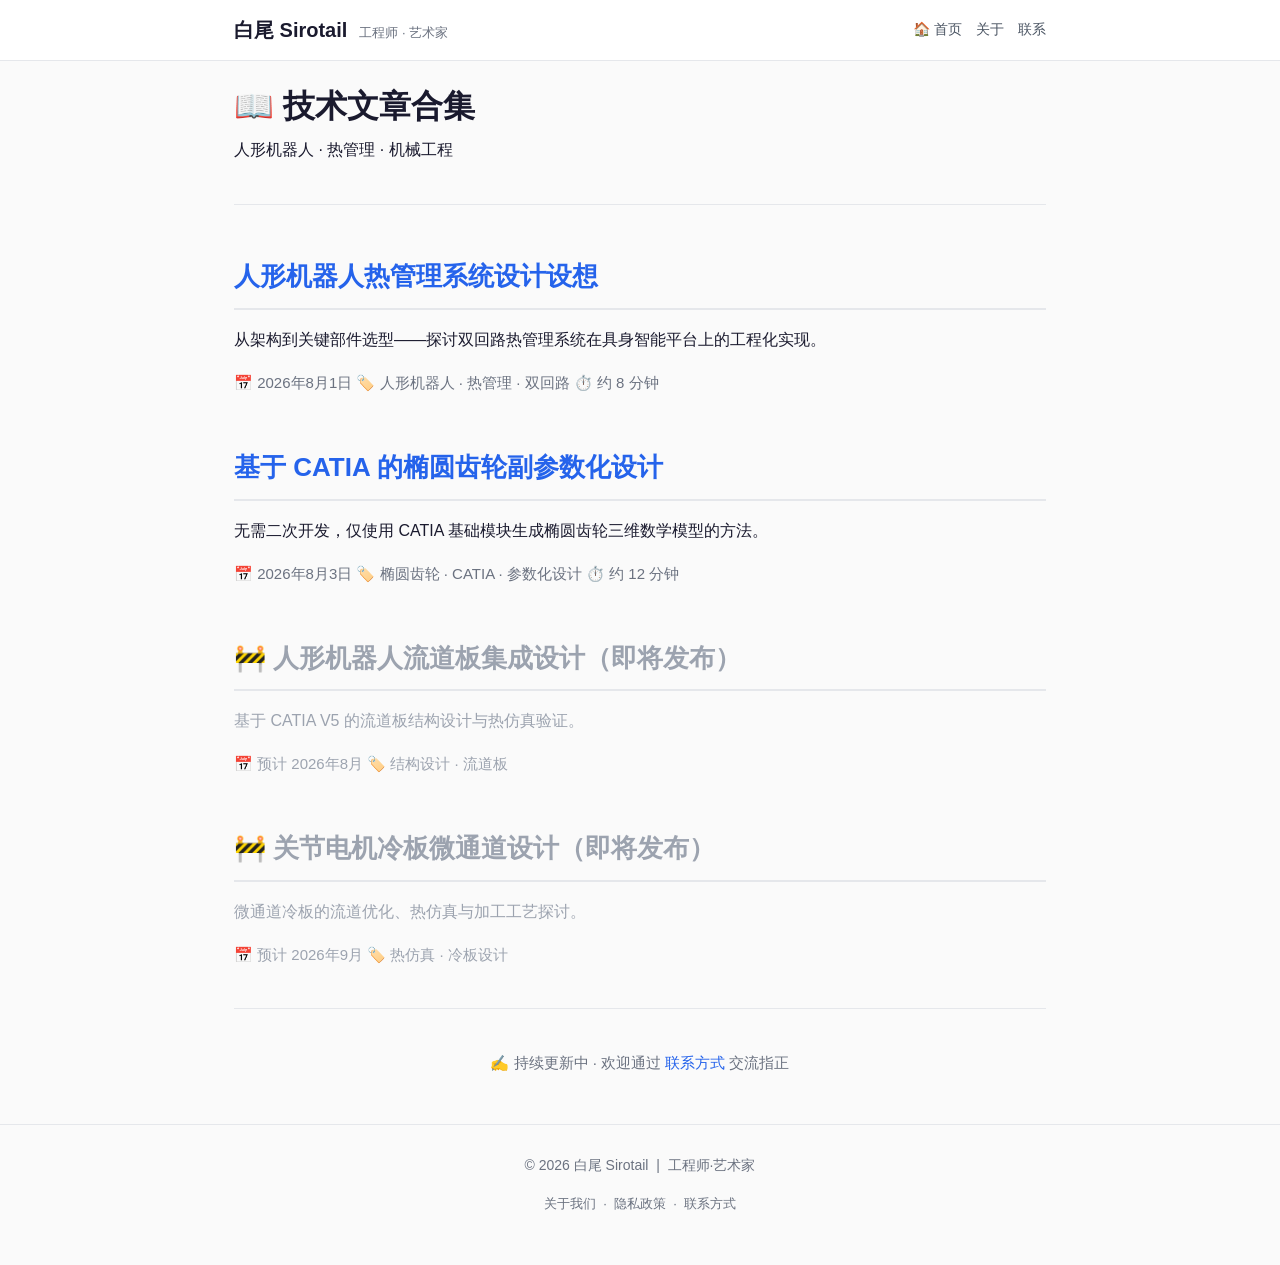
==== commit 13b57968: "新增了一篇文章" ====
--- a/index.html
+++ b/index.html
@@ -50,7 +50,22 @@
                 </div>
             </article>
 
-            <!-- 文章 2（占位） -->
+            <!-- 文章 2（椭圆齿轮设计） -->
+            <article class="post-item">
+                <h2 class="post-title">
+                    <a href="/posts/elliptical-gear-design.html">基于 CATIA 的椭圆齿轮副参数化设计</a>
+                </h2>
+                <p class="post-excerpt">
+                    无需二次开发，仅使用 CATIA 基础模块生成椭圆齿轮三维数学模型的方法。
+                </p>
+                <div class="post-meta">
+                    <span>📅 2026年8月3日</span>
+                    <span>🏷️ 椭圆齿轮 · CATIA · 参数化设计</span>
+                    <span>⏱️ 约 12 分钟</span>
+                </div>
+            </article>
+
+            <!-- 文章 3（占位） -->
             <article class="post-item">
                 <h2 class="post-title">
                     <a href="/posts/future-article-1.html" style="color:#9ca3af; pointer-events:none;">🚧 人形机器人流道板集成设计（即将发布）</a>
@@ -64,7 +79,7 @@
                 </div>
             </article>
 
-            <!-- 文章 3（占位） -->
+            <!-- 文章 4（占位） -->
             <article class="post-item">
                 <h2 class="post-title">
                     <a href="/posts/future-article-2.html" style="color:#9ca3af; pointer-events:none;">🚧 关节电机冷板微通道设计（即将发布）</a>
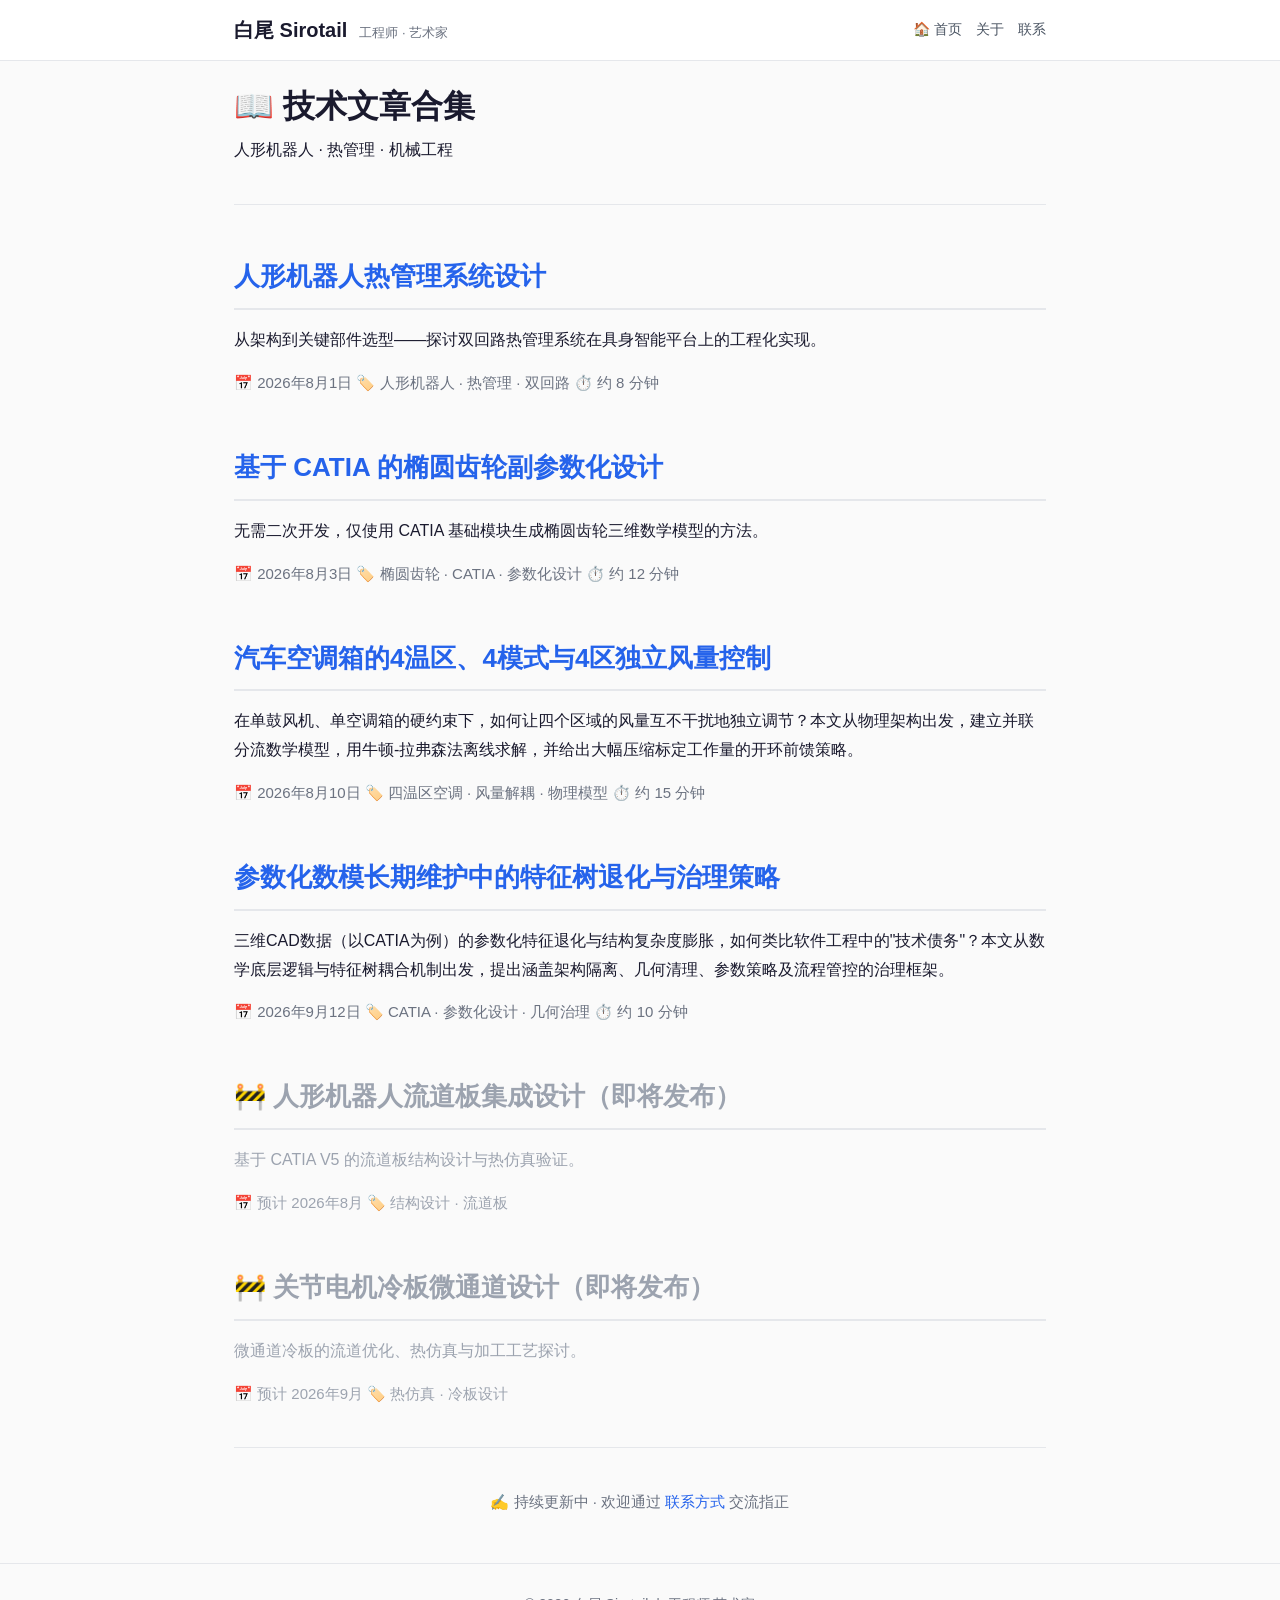
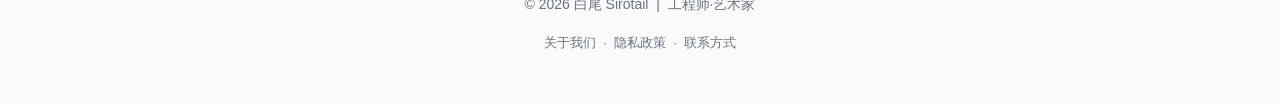
==== commit 64b154d6: "新增两篇文章：四区空调风量控制、特征树退化治理；补充公式/返回链接样式" ====
--- a/index.html
+++ b/index.html
@@ -13,13 +13,13 @@
     <header>
         <div class="container header-inner">
             <div class="logo">
-                <a href="/">白尾 Sirotail</a>
+                <a href="index.html">白尾 Sirotail</a>
                 <span class="logo-tag">工程师 · 艺术家</span>
             </div>
             <nav>
-                <a href="/" class="btn-home">🏠 首页</a>
-                <a href="/about.html">关于</a>
-                <a href="/contact.html">联系</a>
+                <a href="index.html" class="btn-home">🏠 首页</a>
+                <a href="about.html">关于</a>
+                <a href="contact.html">联系</a>
             </nav>
         </div>
     </header>
@@ -38,7 +38,7 @@
             <!-- 文章 1 -->
             <article class="post-item">
                 <h2 class="post-title">
-                    <a href="/posts/thermal-management.html">人形机器人热管理系统设计设想</a>
+                    <a href="posts/thermal-management.html">人形机器人热管理系统设计</a>
                 </h2>
                 <p class="post-excerpt">
                     从架构到关键部件选型——探讨双回路热管理系统在具身智能平台上的工程化实现。
@@ -53,7 +53,7 @@
             <!-- 文章 2（椭圆齿轮设计） -->
             <article class="post-item">
                 <h2 class="post-title">
-                    <a href="/posts/elliptical-gear-design.html">基于 CATIA 的椭圆齿轮副参数化设计</a>
+                    <a href="posts/elliptical-gear-design.html">基于 CATIA 的椭圆齿轮副参数化设计</a>
                 </h2>
                 <p class="post-excerpt">
                     无需二次开发，仅使用 CATIA 基础模块生成椭圆齿轮三维数学模型的方法。
@@ -65,10 +65,40 @@
                 </div>
             </article>
 
-            <!-- 文章 3（占位） -->
+            <!-- 文章 3（四区空调风量控制） -->
             <article class="post-item">
                 <h2 class="post-title">
-                    <a href="/posts/future-article-1.html" style="color:#9ca3af; pointer-events:none;">🚧 人形机器人流道板集成设计（即将发布）</a>
+                    <a href="posts/4-zone-hvac.html">汽车空调箱的4温区、4模式与4区独立风量控制</a>
+                </h2>
+                <p class="post-excerpt">
+                    在单鼓风机、单空调箱的硬约束下，如何让四个区域的风量互不干扰地独立调节？本文从物理架构出发，建立并联分流数学模型，用牛顿-拉弗森法离线求解，并给出大幅压缩标定工作量的开环前馈策略。
+                </p>
+                <div class="post-meta">
+                    <span>📅 2026年8月10日</span>
+                    <span>🏷️ 四温区空调 · 风量解耦 · 物理模型</span>
+                    <span>⏱️ 约 15 分钟</span>
+                </div>
+            </article>
+
+            <!-- 文章 4（特征树退化治理） -->
+            <article class="post-item">
+                <h2 class="post-title">
+                    <a href="posts/feature-tree-degradation.html">参数化数模长期维护中的特征树退化与治理策略</a>
+                </h2>
+                <p class="post-excerpt">
+                    三维CAD数据（以CATIA为例）的参数化特征退化与结构复杂度膨胀，如何类比软件工程中的"技术债务"？本文从数学底层逻辑与特征树耦合机制出发，提出涵盖架构隔离、几何清理、参数策略及流程管控的治理框架。
+                </p>
+                <div class="post-meta">
+                    <span>📅 2026年9月12日</span>
+                    <span>🏷️ CATIA · 参数化设计 · 几何治理</span>
+                    <span>⏱️ 约 10 分钟</span>
+                </div>
+            </article>
+
+            <!-- 文章 5（占位） -->
+            <article class="post-item">
+                <h2 class="post-title">
+                    <a href="posts/future-article-1.html" style="color:#9ca3af; pointer-events:none;">🚧 人形机器人流道板集成设计（即将发布）</a>
                 </h2>
                 <p class="post-excerpt" style="color:#9ca3af;">
                     基于 CATIA V5 的流道板结构设计与热仿真验证。
@@ -79,10 +109,10 @@
                 </div>
             </article>
 
-            <!-- 文章 4（占位） -->
+            <!-- 文章 6（占位） -->
             <article class="post-item">
                 <h2 class="post-title">
-                    <a href="/posts/future-article-2.html" style="color:#9ca3af; pointer-events:none;">🚧 关节电机冷板微通道设计（即将发布）</a>
+                    <a href="posts/future-article-2.html" style="color:#9ca3af; pointer-events:none;">🚧 关节电机冷板微通道设计（即将发布）</a>
                 </h2>
                 <p class="post-excerpt" style="color:#9ca3af;">
                     微通道冷板的流道优化、热仿真与加工工艺探讨。
@@ -98,7 +128,7 @@
         <hr />
 
         <p style="text-align:center; color:#6b7280; font-size:15px;">
-            ✍️ 持续更新中 · 欢迎通过 <a href="/contact.html">联系方式</a> 交流指正
+            ✍️ 持续更新中 · 欢迎通过 <a href="contact.html">联系方式</a> 交流指正
         </p>
 
     </main>
@@ -108,9 +138,9 @@
         <div class="container">
             <p>© 2026 白尾 Sirotail &nbsp;|&nbsp; 工程师·艺术家</p>
             <p style="font-size:13px; margin-top:8px;">
-                <a href="/about.html">关于我们</a> &nbsp;·&nbsp;
-                <a href="/privacy.html">隐私政策</a> &nbsp;·&nbsp;
-                <a href="/contact.html">联系方式</a>
+                <a href="about.html">关于我们</a> &nbsp;·&nbsp;
+                <a href="privacy.html">隐私政策</a> &nbsp;·&nbsp;
+                <a href="contact.html">联系方式</a>
             </p>
         </div>
     </footer>
--- a/css/style.css
+++ b/css/style.css
@@ -140,6 +140,13 @@
     color: #1e293b;
 }
 
+h4 {
+    font-size: 17px;
+    font-weight: 600;
+    color: #334155;
+    margin: 20px 0 8px;
+}
+
 p {
     margin-bottom: 14px;
 }
@@ -153,6 +160,20 @@
 
 strong {
     color: #0f172a;
+}
+
+/* ========================================
+   返回链接
+   ======================================== */
+.back-link {
+    display: inline-block;
+    margin-bottom: 20px;
+    font-size: 14px;
+    color: #6b7280;
+}
+.back-link:hover {
+    color: #2563eb;
+    text-decoration: none;
 }
 
 /* ========================================
@@ -200,6 +221,19 @@
 }
 
 /* ========================================
+   公式块（MathML 居中显示）
+   ======================================== */
+.formula-box {
+    text-align: center;
+    margin: 16px 0 8px;
+    padding: 8px 0;
+    overflow-x: auto;
+}
+.formula-box math {
+    font-size: 15pt;
+}
+
+/* ========================================
    底部
    ======================================== */
 footer {
@@ -216,4 +250,33 @@
 footer a:hover {
     color: #2563eb;
     text-decoration: none;
+}
+
+/* ========================================
+   文章图片与图注
+   ======================================== */
+.fig-block {
+    margin: 24px 0 32px;
+    text-align: center;
+}
+.fig-block img {
+    max-width: 100%;
+    height: auto;
+    border-radius: 6px;
+    box-shadow: 0 1px 3px rgba(0, 0, 0, 0.08);
+}
+.fig-block figcaption {
+    margin-top: 10px;
+    color: #6b7280;
+    font-size: 14px;
+    line-height: 1.6;
+}
+
+/* ========================================
+   响应式：公式在小屏缩小
+   ======================================== */
+@media (max-width: 768px) {
+    .formula-box math {
+        font-size: 12pt;
+    }
 }
